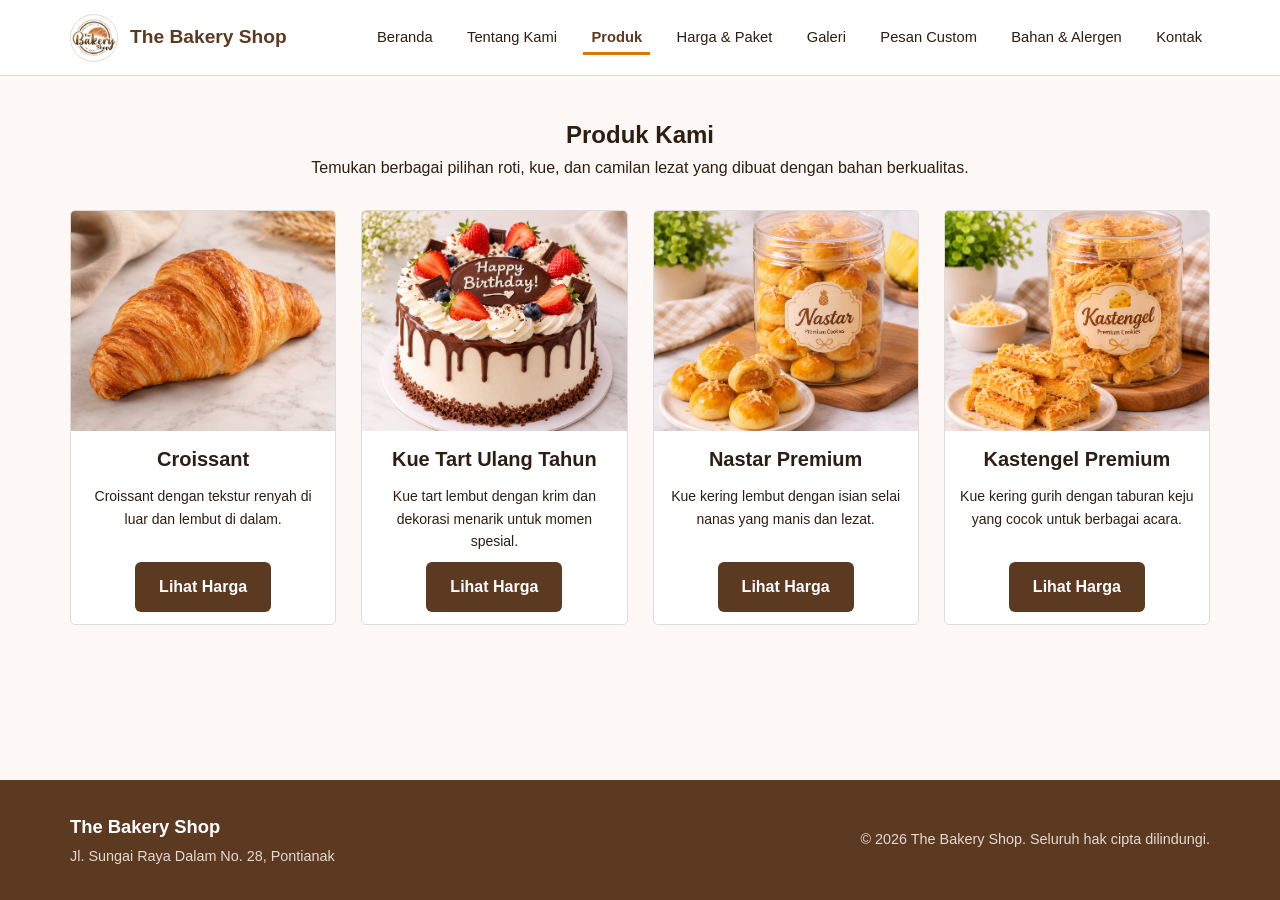
==== pages/products.html @ 59597924 "feat: add products page and styling" ====
<!DOCTYPE html>
<html lang="id">
<head>
  <meta charset="UTF-8">
  <meta name="viewport" content="width=device-width, initial-scale=1.0">
  <title>Produk - The Bakery Shop</title>
  <link rel="stylesheet" href="../styles/global.css">
  <link rel="stylesheet" href="../styles/products.css">
</head>
<body>

  <header class="site-header">
    <div class="container navbar">
      <a href="../index.html" class="brand-logo">
        <img src="../assets/images/logo/bakery-logo.jpg" alt="Logo The Bakery Shop">
        <span>The Bakery Shop</span>
      </a>

      <nav aria-label="Navigasi Utama">
        <ul class="nav-links">
          <li><a href="../index.html">Beranda</a></li>
          <li><a href="about.html">Tentang Kami</a></li>
          <li><a href="products.html" class="active">Produk</a></li>
          <li><a href="pricing.html">Harga & Paket</a></li>
          <li><a href="gallery.html">Galeri</a></li>
          <li><a href="custom-order.html">Pesan Custom</a></li>
          <li><a href="ingredients.html">Bahan & Alergen</a></li>
          <li><a href="contact.html">Kontak</a></li>
        </ul>
      </nav>
    </div>
  </header>

  <main>

    <section class="products-section">
      <div class="container">

        <div class="products-heading">
          <h1>Produk Kami</h1>
          <p>
            Temukan berbagai pilihan roti, kue, dan camilan
            lezat yang dibuat dengan bahan berkualitas.
          </p>
        </div>

        <div class="product-grid">

          <article class="product-card">
            <img src="../assets/images/products/roti-03.png"
                 alt="Croissant mentega">

            <div class="product-info">
              <h2>Croissant</h2>
              <p>
                Croissant dengan tekstur renyah di luar
                dan lembut di dalam.
              </p>
              <a href="pricing.html" class="btn btn-primary">
                Lihat Harga
              </a>
            </div>
          </article>

          <article class="product-card">
            <img src="../assets/images/products/kue-01.png"
                 alt="Kue tart ulang tahun">

            <div class="product-info">
              <h2>Kue Tart Ulang Tahun</h2>
              <p>
                Kue tart lembut dengan krim dan dekorasi
                menarik untuk momen spesial.
              </p>
              <a href="pricing.html" class="btn btn-primary">
                Lihat Harga
              </a>
            </div>
          </article>

          <article class="product-card">
            <img src="../assets/images/products/toples-01.png"
                 alt="Nastar premium dalam toples">

            <div class="product-info">
              <h2>Nastar Premium</h2>
              <p>
                Kue kering lembut dengan isian selai
                nanas yang manis dan lezat.
              </p>
              <a href="pricing.html" class="btn btn-primary">
                Lihat Harga
              </a>
            </div>
          </article>

          <article class="product-card">
            <img src="../assets/images/products/toples-02.png"
                 alt="Kastengel premium dalam toples">

            <div class="product-info">
              <h2>Kastengel Premium</h2>
              <p>
                Kue kering gurih dengan taburan keju
                yang cocok untuk berbagai acara.
              </p>
              <a href="pricing.html" class="btn btn-primary">
                Lihat Harga
              </a>
            </div>
          </article>

        </div>
      </div>
    </section>

  </main>

  <footer class="site-footer">
    <div class="container footer-content">
      <div class="footer-info">
        <h3>The Bakery Shop</h3>
        <p>Jl. Sungai Raya Dalam No. 28, Pontianak</p>
      </div>

      <div class="footer-copy">
        <p>&copy; 2026 The Bakery Shop. Seluruh hak cipta dilindungi.</p>
      </div>
    </div>
  </footer>

</body>
</html>
---- styles/global.css ----
/* =========================================
   1. VARIABLES & RESET DASAR
   ========================================= */
:root {
  /* Maksimal 3 warna utama Toko Kue */
  --primary-color: #5c3a21;    /* Cokelat Tua */
  --secondary-color: #d97706;  /* Karamel Emas */
  --bg-light: #fdf8f5;         /* Krem Vanilla */

  --text-dark: #2d1e14;
  --text-muted: #6e5a4f;
  --white: #ffffff;
  --border-color: #e6d8cf;
}

* {
  margin: 0;
  padding: 0;
  box-sizing: border-box;
}

body {
  font-family: 'Segoe UI', Tahoma, Geneva, Verdana, sans-serif;
  color: var(--text-dark);
  background-color: var(--bg-light);
  line-height: 1.6;
  display: flex;
  flex-direction: column;
  min-height: 100vh;
}

main {
  flex: 1;
}

a {
  text-decoration: none;
  color: inherit;
}

ul {
  list-style: none;
}

img {
  max-width: 100%;
  display: block;
}

.container {
  width: 90%;
  max-width: 1140px;
  margin: 0 auto;
}

/* =========================================
   2. NAVBAR & PENGECIL TAMPILAN LOGO
   ========================================= */
.site-header {
  background-color: var(--white);
  border-bottom: 1px solid var(--border-color);
  position: sticky;
  top: 0;
  z-index: 100;
}

.navbar {
  display: flex;
  justify-content: space-between;
  align-items: center;
  padding: 0.85rem 0;
}

.brand-logo {
  display: flex;
  align-items: center;
  gap: 0.75rem;
  font-size: 1.2rem;
  font-weight: 700;
  color: var(--primary-color);
}

/* Baris ini yang mengecilkan logo raksasa menjadi ukuran ikon rapi */
.brand-logo img {
  width: 48px;
  height: 48px;
  object-fit: contain;
  border-radius: 50%;
  border: 1px solid var(--border-color);
}

.nav-links {
  display: flex;
  gap: 1.15rem;
}

.nav-links a {
  font-weight: 500;
  font-size: 0.92rem;
  color: var(--text-dark);
  padding: 0.4rem 0.5rem;
  border-radius: 4px;
  transition: color 0.2s ease, background-color 0.2s ease;
}

.nav-links a:hover {
  color: var(--primary-color);
  background-color: var(--bg-light);
}

.nav-links a.active {
  color: var(--primary-color);
  font-weight: 700;
  border-bottom: 3px solid var(--secondary-color);
  border-radius: 0;
}

/* =========================================
   3. TOMBOL REUSABLE
   ========================================= */
.btn {
  display: inline-block;
  padding: 0.75rem 1.5rem;
  border-radius: 6px;
  font-weight: 600;
  cursor: pointer;
  border: none;
  transition: transform 0.2s ease, background-color 0.2s ease;
}

.btn-primary {
  background-color: var(--primary-color);
  color: var(--white);
}

.btn-primary:hover {
  background-color: #3e2615;
  transform: translateY(-2px);
}

.btn-secondary {
  background-color: var(--secondary-color);
  color: var(--white);
}

.btn-secondary:hover {
  background-color: #b45309;
  transform: translateY(-2px);
}

/* =========================================
   4. FOOTER (SERAGAM DI SEMUA HALAMAN)
   ========================================= */
.site-footer {
  background-color: var(--primary-color);
  color: var(--white);
  padding: 2rem 0;
  margin-top: 4rem;
}

.footer-content {
  display: flex;
  justify-content: space-between;
  align-items: center;
  flex-wrap: wrap;
  gap: 1rem;
}

.footer-info h3 {
  font-size: 1.15rem;
  margin-bottom: 0.25rem;
}

.footer-info p,
.footer-copy p {
  font-size: 0.9rem;
  color: #e6d8cf;
}
---- styles/products.css ----
/* BAGIAN PRODUK */
.products-section {
    padding: 40px 0;
}

.products-heading {
    text-align: center;
    margin-bottom: 30px;
}

/* GRID PRODUK */
.product-grid {
    display: grid;
    grid-template-columns: repeat(4, 1fr);
    gap: 25px;
    align-items: stretch;
}

/* KARTU PRODUK */
.product-card {
    border: 1px solid #ddd;
    border-radius: 5px;
    overflow: hidden;
    background-color: white;
    text-align: center;

    display: flex;
    flex-direction: column;
    height: 100%;
}

/* GAMBAR PRODUK */
.product-card img {
    width: 100%;
    height: 220px;
    object-fit: cover;
    display: block;
}

/* INFORMASI PRODUK */
.product-info {
    padding: 12px;
    flex: 1;

    display: flex;
    flex-direction: column;
}

.product-info h2 {
    font-size: 20px;
    margin: 0;
    font-weight: 600;
}

.product-info p {
    font-size: 14px;
    margin: 10px 0;
}

/* TOMBOL LIHAT HARGA */
.product-info .btn {
    display: inline-block;
    margin-top: auto;
    align-self: center;
}
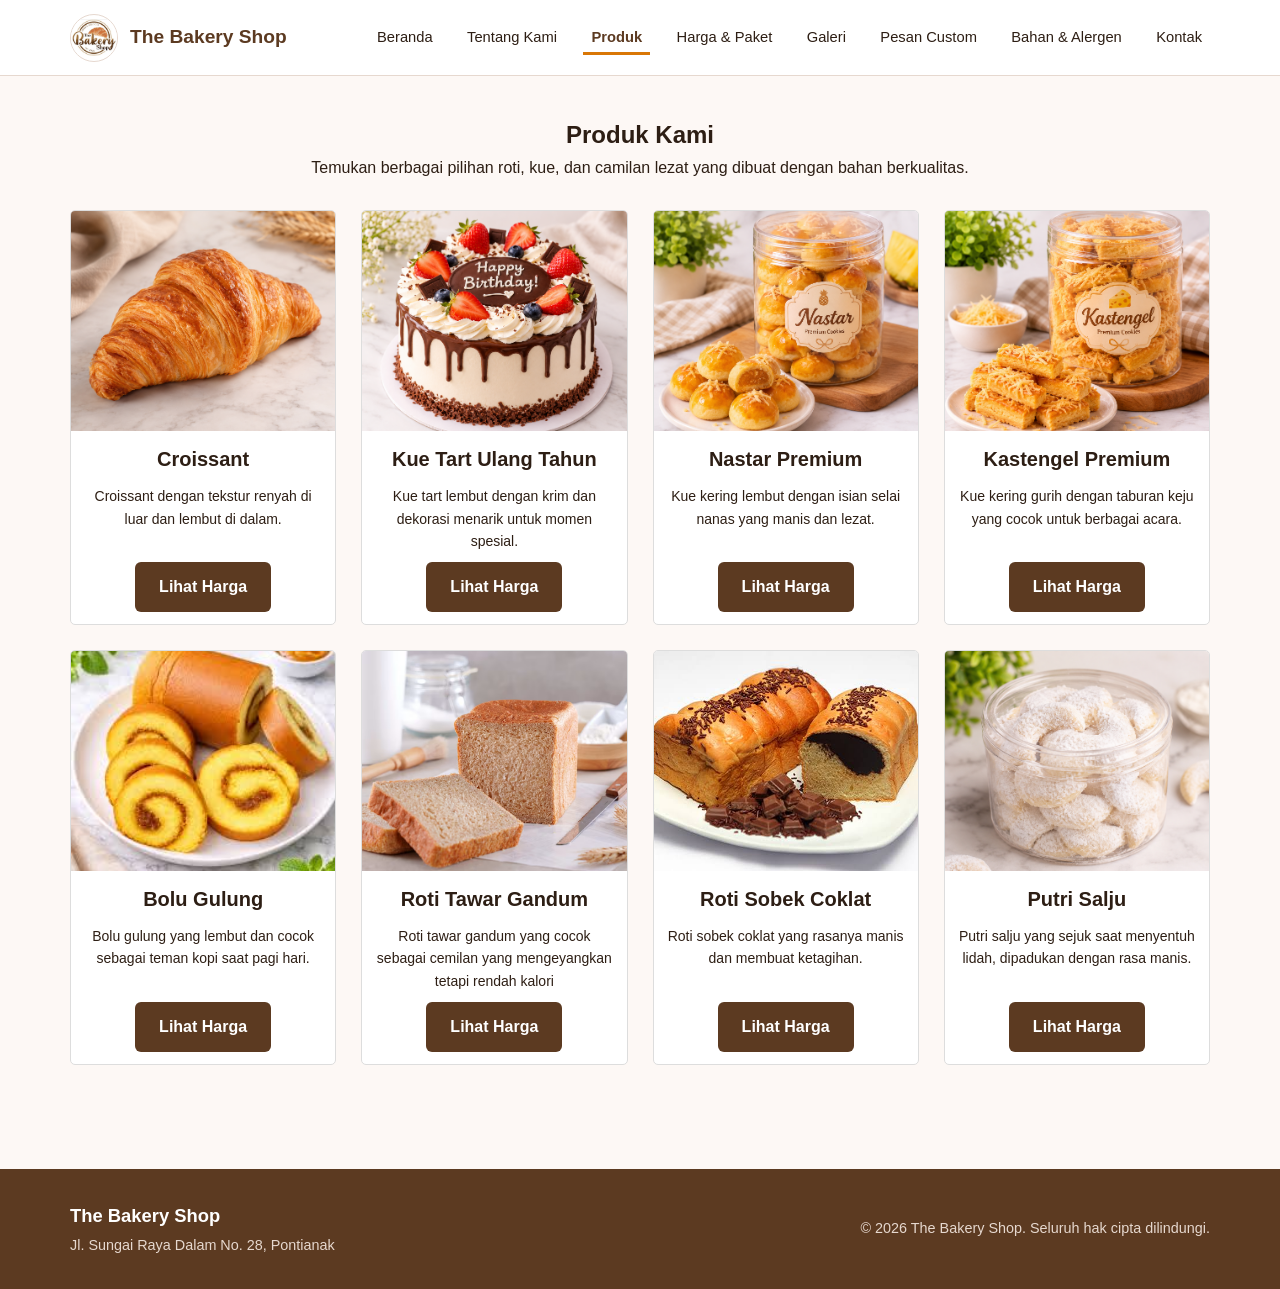
==== commit e56b435b: "feat: add image and html" ====
--- a/pages/products.html
+++ b/pages/products.html
@@ -4,7 +4,7 @@
 <head>
   <meta charset="UTF-8">
   <meta name="viewport" content="width=device-width, initial-scale=1.0">
-  <title>Produk - The Bakery Shop</title>
+  <title>Produk</title>
   <link rel="stylesheet" href="../styles/global.css">
   <link rel="stylesheet" href="../styles/products.css">
 </head>
@@ -111,6 +111,66 @@
             </div>
           </article>
 
+           <article class="product-card">
+            <img src="../assets/images/products/kue-02.jpg"
+                 alt="Bolu Gulung">
+
+            <div class="product-info">
+              <h2>Bolu Gulung</h2>
+              <p>
+                Bolu gulung yang lembut dan cocok sebagai teman kopi saat pagi hari.
+              </p>
+              <a href="pricing.html" class="btn btn-primary">
+                Lihat Harga
+              </a>
+            </div>
+          </article>
+
+           <article class="product-card">
+            <img src="../assets/images/products/roti-01.avif"
+                 alt="Roti Tawar Gandum">
+
+            <div class="product-info">
+              <h2>Roti Tawar Gandum</h2>
+              <p>
+                Roti tawar gandum yang cocok sebagai cemilan yang mengeyangkan tetapi rendah kalori
+              </p>
+              <a href="pricing.html" class="btn btn-primary">
+                Lihat Harga
+              </a>
+            </div>
+          </article>
+
+           <article class="product-card">
+            <img src="../assets/images/products/roti-02.jpg"
+                 alt="Roti Sobek Coklat">
+
+            <div class="product-info">
+              <h2>Roti Sobek Coklat</h2>
+              <p>
+                Roti sobek coklat yang rasanya manis dan membuat ketagihan.
+              </p>
+              <a href="pricing.html" class="btn btn-primary">
+                Lihat Harga
+              </a>
+            </div>
+          </article>
+
+          <article class="product-card">
+            <img src="../assets/images/products/toples-03.png"
+                 alt="Putri Salju">
+
+            <div class="product-info">
+              <h2>Putri Salju</h2>
+              <p>
+                Putri salju yang sejuk saat menyentuh lidah, dipadukan dengan rasa manis.
+              </p>
+              <a href="pricing.html" class="btn btn-primary">
+                Lihat Harga
+              </a>
+            </div>
+          </article>
+
         </div>
       </div>
     </section>
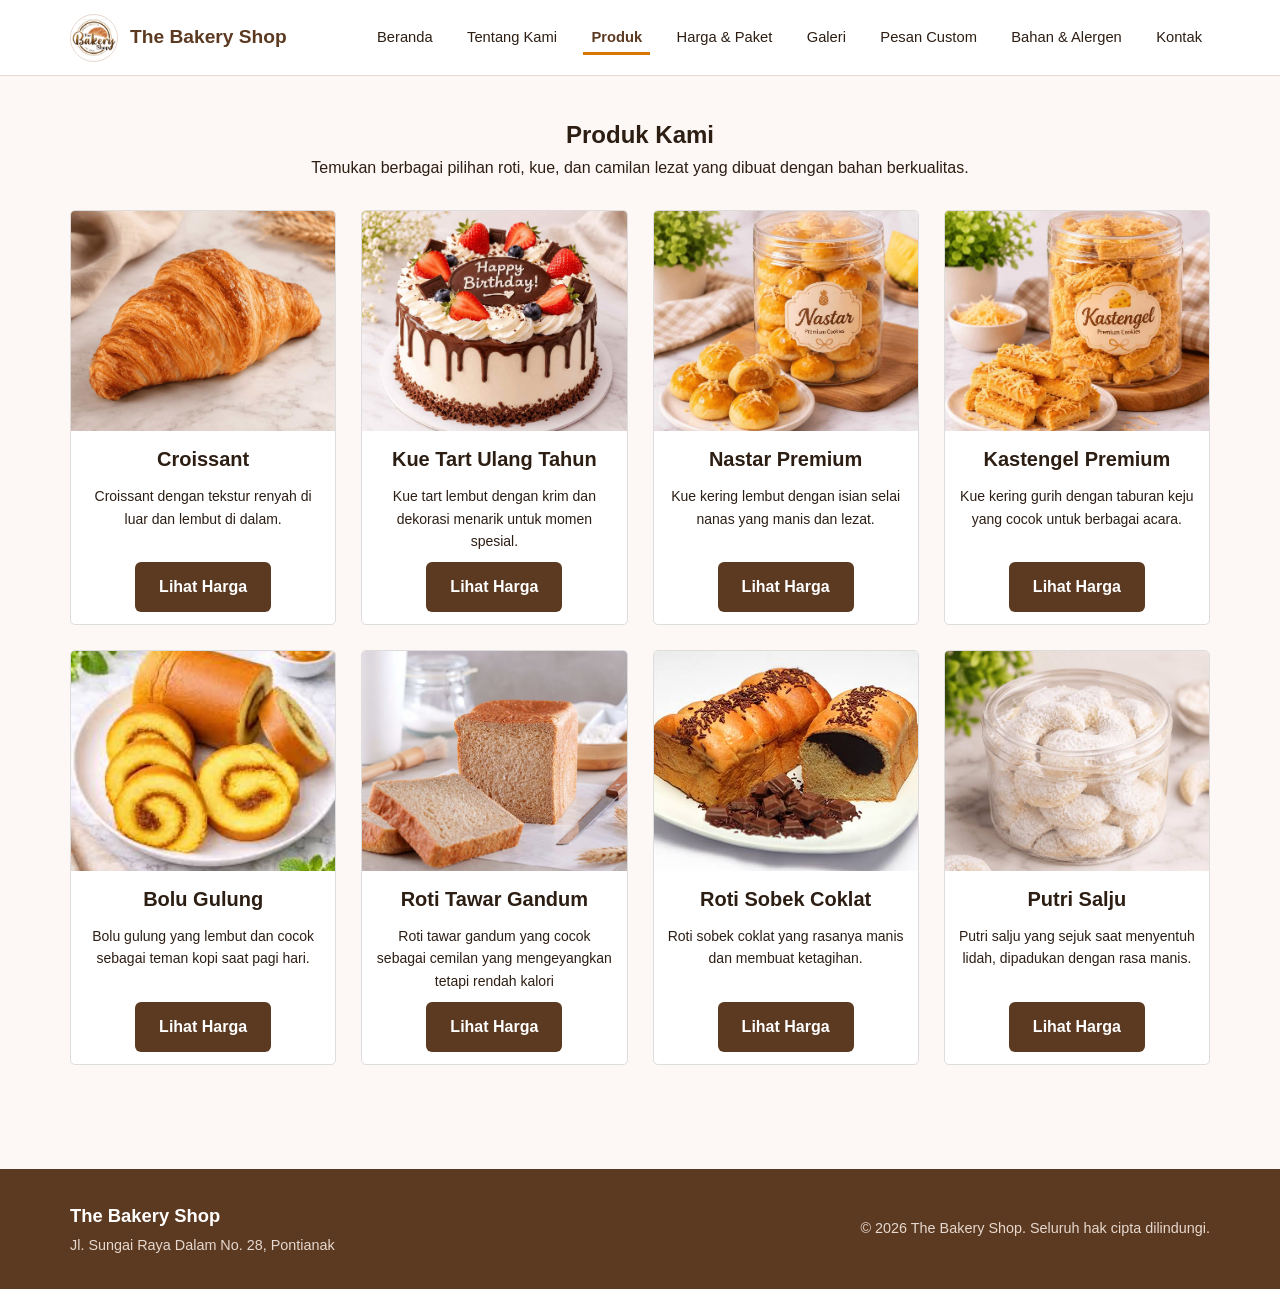
==== commit 5ea63ffd: "fix: compress image" ====
--- a/pages/products.html
+++ b/pages/products.html
@@ -48,7 +48,7 @@
         <div class="product-grid">
 
           <article class="product-card">
-            <img src="../assets/images/products/roti-03.png"
+            <img src="../assets/images/products/roti-03.jpeg"
                  alt="Croissant mentega">
 
             <div class="product-info">
@@ -64,7 +64,7 @@
           </article>
 
           <article class="product-card">
-            <img src="../assets/images/products/kue-01.png"
+            <img src="../assets/images/products/kue-01.jpeg"
                  alt="Kue tart ulang tahun">
 
             <div class="product-info">
@@ -80,7 +80,7 @@
           </article>
 
           <article class="product-card">
-            <img src="../assets/images/products/toples-01.png"
+            <img src="../assets/images/products/toples-01.jpeg"
                  alt="Nastar premium dalam toples">
 
             <div class="product-info">
@@ -96,7 +96,7 @@
           </article>
 
           <article class="product-card">
-            <img src="../assets/images/products/toples-02.png"
+            <img src="../assets/images/products/toples-02.jpeg"
                  alt="Kastengel premium dalam toples">
 
             <div class="product-info">
@@ -157,7 +157,7 @@
           </article>
 
           <article class="product-card">
-            <img src="../assets/images/products/toples-03.png"
+            <img src="../assets/images/products/toples-03.jpeg"
                  alt="Putri Salju">
 
             <div class="product-info">
